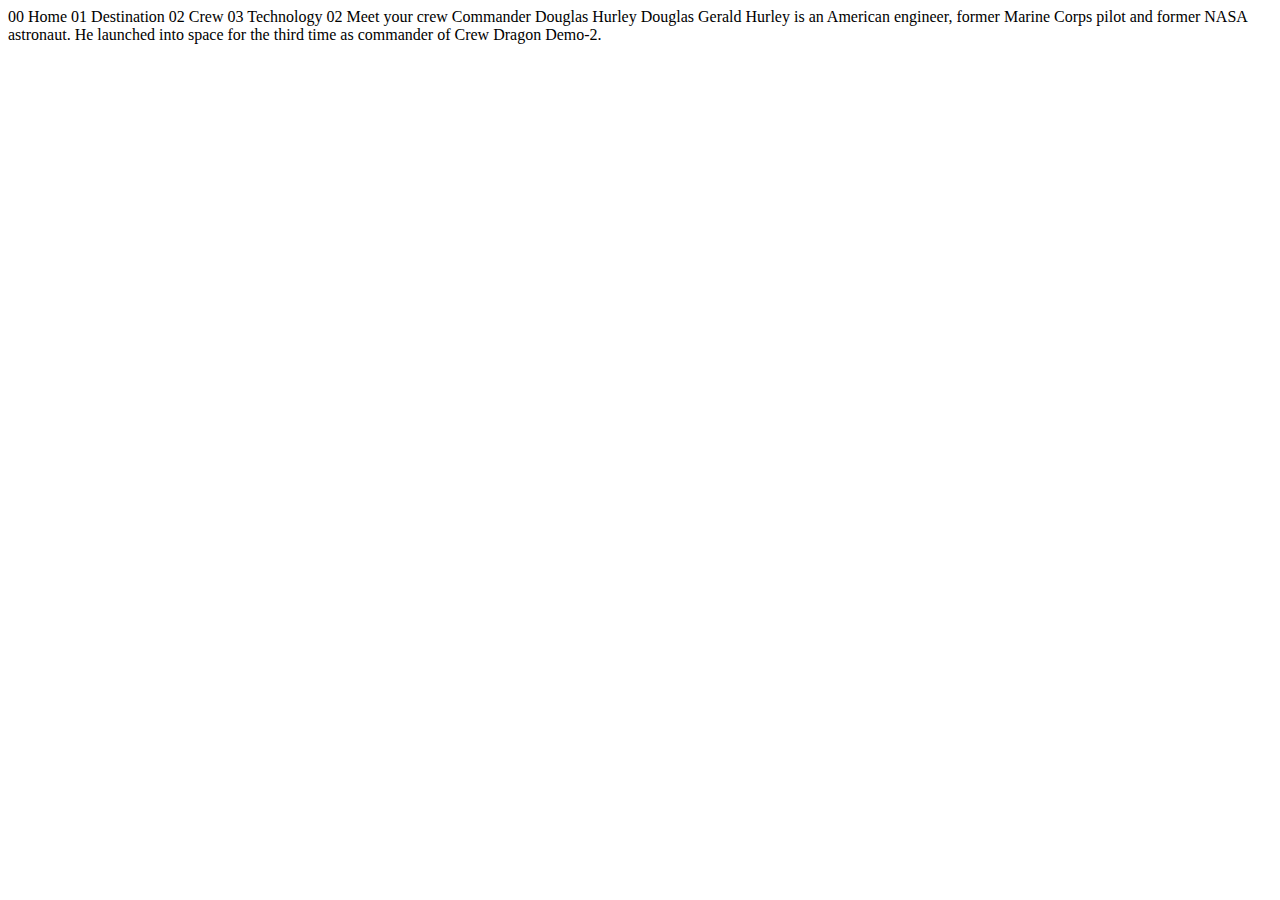
==== crew.html @ 3f057469 "create crew page" ====
<!DOCTYPE html>
<html lang="en">

<head>
	<meta charset="UTF-8">
	<meta name="viewport" content="width=device-width, initial-scale=1.0">

	<link rel="icon" type="image/png" sizes="32x32" href="./assets/favicon-32x32.png">

	<title>Frontend Mentor | Space tourism website</title>
</head>

<body>

	00 Home
	01 Destination
	02 Crew
	03 Technology

	02 Meet your crew

	Commander
	Douglas Hurley

	Douglas Gerald Hurley is an American engineer, former Marine Corps pilot
	and former NASA astronaut. He launched into space for the third time as
	commander of Crew Dragon Demo-2.
</body>

</html>
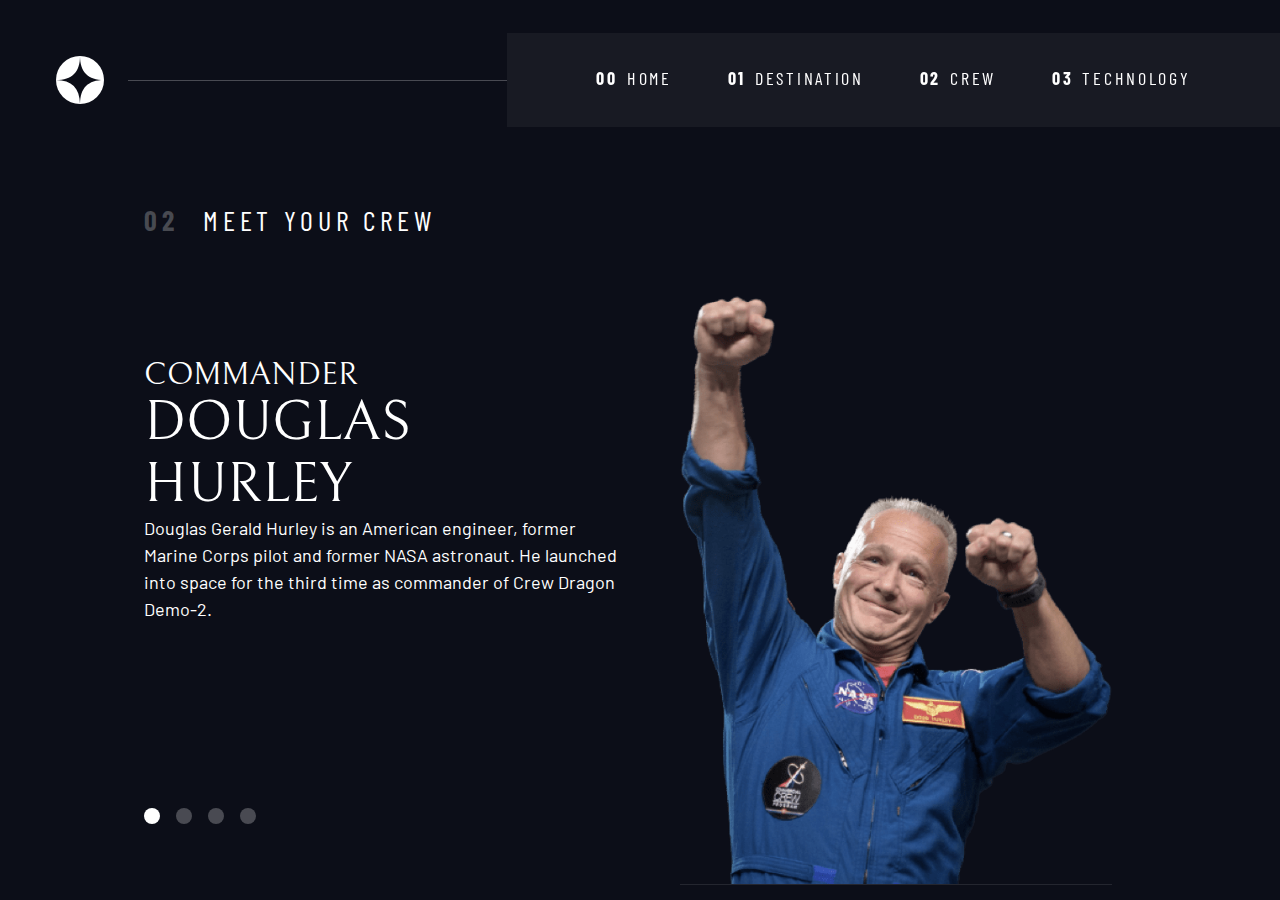
==== commit 3d3de5f2: "crew page" ====
--- a/crew.html
+++ b/crew.html
@@ -5,26 +5,59 @@
 	<meta charset="UTF-8">
 	<meta name="viewport" content="width=device-width, initial-scale=1.0">
 
-	<link rel="icon" type="image/png" sizes="32x32" href="./assets/favicon-32x32.png">
+	<link rel="icon" type="image/png" sizes="32x32" href="./assets/favicon-32x32.png" />
+	<link rel="preconnect" href="https://fonts.googleapis.com" />
+	<link rel="preconnect" href="https://fonts.gstatic.com" crossorigin />
+	<link
+		href="https://fonts.googleapis.com/css2?family=Barlow+Condensed:wght@400;700&family=Bellefair&family=Barlow:wght@400;700&display=swap"
+		rel="stylesheet" />
+	<link rel="stylesheet" href="style.css" />
+	<script src="/index.js" defer></script>
 
 	<title>Frontend Mentor | Space tourism website</title>
 </head>
 
-<body>
+<body class="crew">
+	<a class="skip-to-content" href="#main">Skip to content</a>
+	<header class="primary-header flex">
+		<div>
+			<img src="./assets/shared/logo.svg" alt="space tourism logo" class="logo">
+		</div>
+		<button class="mobile-nav-toggle" aria-controls="primary-navigation"><span class="sr-only"
+				aria-expanded="false">Menu</span></button>
+		<nav>
+			<ul id="primary-navigation" data-visible="false" class="primary-navigation underline-indicators flex">
+				<li class="active"><a class="ff-sans-cond uppercase text-white letter-spacing-2" href="index.html"><span
+							aria-hidden="true">00</span>Home</a>
+				<li><a class="ff-sans-cond uppercase text-white letter-spacing-2" href="destination.html"><span
+							aria-hidden="true">01</span>Destination</a>
+				<li><a class="ff-sans-cond uppercase text-white letter-spacing-2" href="crew.html"><span
+							aria-hidden="true">02</span>Crew</a>
+				<li><a class="ff-sans-cond uppercase text-white letter-spacing-2" href="technology.html"><span
+							aria-hidden="true">03</span>Technology</a>
+			</ul>
+		</nav>
+	</header>
 
-	00 Home
-	01 Destination
-	02 Crew
-	03 Technology
+	<main id="main" class="grid-container grid-container--crew flow">
+		<h1 class="numbered-title"><span aria-hidden="true">02</span> Meet your crew</h1>
 
-	02 Meet your crew
+		<div class="dot-indicators flex">
+			<button aria-selected="true"><span class="sr-only">The commander</span></button>
+			<button aria-selected="false"><span class="sr-only">The mission specialist</span></button>
+			<button aria-selected="false"><span class="sr-only">The pilot</span></button>
+			<button aria-selected="false"><span class="sr-only">The crew engineer</span></button>
+		</div>
 
-	Commander
-	Douglas Hurley
+		<article class="crew-details">
+			<h2 class="fs-600 ff-serif uppercase">Commander</h2>
+			<p class="fs-700 uppercase ff-serif">Douglas Hurley</p>
+			<p>Douglas Gerald Hurley is an American engineer, former Marine Corps pilot
+				and former NASA astronaut. He launched into space for the third time as
+				commander of Crew Dragon Demo-2.</p>
+		</article>
 
-	Douglas Gerald Hurley is an American engineer, former Marine Corps pilot
-	and former NASA astronaut. He launched into space for the third time as
-	commander of Crew Dragon Demo-2.
+		<img src="assets/crew/image-douglas-hurley.png" alt="Douglas Hurley">
+	</main>
 </body>
-
 </html>--- a/style.css
+++ b/style.css
@@ -0,0 +1,637 @@
+/* ------------------- */
+/* Custom properties   */
+/* ------------------- */
+
+:root {
+	/* colors */
+    --clr-dark: 230 35% 7%;
+    --clr-light: 231 77% 90%;
+    --clr-white: 0 0% 100%;
+/* fonts */
+    --fs-900: clamp(5rem, 8vw + 1rem, 9.375rem);
+    --fs-800: 3.5rem;
+    --fs-700: 1.5rem;
+    --fs-600: 1rem;
+    --fs-500: 1rem;
+    --fs-400: 0.9375rem;
+    --fs-300: 1rem;
+    --fs-200: 0.875rem;
+    /* font-families */
+	--ff-serif: "Bellefair", serif;
+    --ff-sans-cond: "Barlow Condensed", sans-serif;
+    --ff-sans-normal: "Barlow", sans-serif;
+	}
+
+@media (min-width: 35em) {
+    :root {
+        --fs-800: 5rem;
+        --fs-700: 2.5rem;
+        --fs-600: 1.5rem;
+        --fs-500: 1.25rem;
+        --fs-400: 1rem;
+    }
+}
+
+@media (min-width: 45em) {
+    :root {
+        --fs-800: 6.25rem;
+        --fs-700: 3.5rem;
+        --fs-600: 2rem;
+        --fs-500: 1.75rem;
+        --fs-400: 1.125rem;
+    }
+}
+
+/* ------------------- */
+/* Reset               */
+/* ------------------- */
+
+/* https://piccalil.li/blog/a-modern-css-reset/ */
+
+/* Box sizing */
+*,
+*::before,
+*::after {
+    box-sizing: border-box;
+}
+
+/* Reset margins */
+body,
+h1,
+h2,
+h3,
+h4,
+h5,
+p,
+figure,
+picture {
+    margin: 0; 
+}
+
+h1,
+h2,
+h3,
+h4,
+h5,
+h6,
+p {
+	font-weight: 400;
+}
+
+h1,
+h2,
+h3,
+h4,
+h5,
+h6 {
+	text-transform: uppercase;
+}
+/* set up the body */
+body {
+    font-family: var(--ff-sans-normal);
+    font-size: var(--fs-400);
+    color: hsl(var(--clr-white));	
+    background-color: hsl( var(--clr-dark));
+  	line-height: 1.5;
+  	min-height: 100vh;
+
+    display: grid;
+    grid-template-rows: min-content 1fr;
+    overflow-x: hidden;
+}
+
+/* make images easier to work with */
+img,
+picture {
+    max-width: 100%;
+    display: block;
+}
+
+/* make form elements easier to work with */
+input,
+button,
+textarea,
+select {
+    font: inherit;
+}
+
+/* remove animations for people who've turned them off */
+@media (prefers-reduced-motion: reduce) {  
+  *,
+  *::before,
+  *::after {
+    animation-duration: 0.01ms !important;
+    animation-iteration-count: 1 !important;
+    transition-duration: 0.01ms !important;
+    scroll-behavior: auto !important;
+  }
+}
+
+
+/* ------------------- */
+/* Utility classes     */
+/* ------------------- */
+
+/* general */
+
+.flex {
+    display: flex;
+    gap: var(--gap, 1rem);
+}
+
+.d-block {
+    display: block;
+}
+
+.grid {
+    display: grid;
+    gap: var(--gap, 1rem);
+}
+
+.flow > *:where(:not(:first-child)) {
+    margin-top: var(--flow-space, 1rem);
+}
+
+.container {
+    padding-inline: 2em;
+    margin-inline: auto;
+    max-width: 80rem;
+}
+
+.sr-only {
+  position: absolute; 
+  width: 1px;
+  height: 1px;
+  padding: 0;
+  margin: -1px; 
+  overflow: hidden;
+  clip: rect(0, 0, 0, 0);
+  white-space: nowrap; /* added line */
+  border: 0;
+}
+
+.skip-to-content {
+    position: absolute;
+    z-index: 1000;
+    background: hsl( var(--clr-white) );
+    color: hsl( var(--clr-dark) );
+    padding: .5em 1em;
+    margin-inline: auto;
+    transform: translateY(-100%);
+    transition: transform 250ms ease-in;
+}
+
+.skip-to-content:focus {
+    transform: translateY(0);
+}
+/* colors */
+
+.bg-dark { background-color: hsl( var(--clr-dark) );}
+.bg-accent { background-color: hsl( var(--clr-light) );}
+.bg-white { background-color: hsl( var(--clr-white) );}
+
+.text-dark { color: hsl( var(--clr-dark) );}
+.text-accent { color: hsl( var(--clr-light) );}
+.text-white { color: hsl( var(--clr-white) );}
+
+/* typography */
+
+.ff-serif { font-family: var(--ff-serif); } 
+.ff-sans-cond { font-family: var(--ff-sans-cond); } 
+.ff-sans-normal { font-family: var(--ff-sans-normal); } 
+
+.letter-spacing-1 { letter-spacing: 4.75px; } 
+.letter-spacing-2 { letter-spacing: 2.7px; } 
+.letter-spacing-3 { letter-spacing: 2.35px; } 
+
+.uppercase { text-transform: uppercase; }
+
+.fs-900 { font-size: var(--fs-900); }
+.fs-800 { font-size: var(--fs-800); }
+.fs-700 { font-size: var(--fs-700); }
+.fs-600 { font-size: var(--fs-600); }
+.fs-500 { font-size: var(--fs-500); }
+.fs-400 { font-size: var(--fs-400); }
+.fs-300 { font-size: var(--fs-300); }
+.fs-200 { font-size: var(--fs-200); }
+
+.fs-900,
+.fs-800,
+.fs-700,
+.fs-600 {
+    line-height: 1.1;
+}
+
+.numbered-title {
+    font-family: var(--ff-sans-cond);
+    font-size: var(--fs-500);
+    text-transform: uppercase;
+    letter-spacing: 4.72px;
+    color: hsl( var(--clr-white) );
+}
+
+.numbered-title span {
+    margin-right: .5em;
+    font-weight: 700;
+    color:hsl( var(--clr-white)/.25 );
+}
+
+/* ------------------- */
+/* Components   */
+/* ------------------- */
+
+.large-button {
+    font-size: 2rem;
+    position: relative;
+    z-index: 1;
+    display: inline-grid;
+    place-items: center;
+    padding: 0 2em;
+    border-radius: 50%;
+    aspect-ratio: 1;
+    text-decoration: none;
+}
+
+.large-button::after {
+    content: '';
+    position: absolute;
+    z-index: -1;
+    width: 100%;
+    height: 100%;
+    background:  hsl(var(--clr-white)/.15);
+    border-radius: 50%;
+    opacity: 0;
+    transition: opacity 500ms linear,  transform 750ms ease-in-out;
+}
+
+.large-button:hover::after,
+.large-button:focus::after {
+    opacity: 1;
+    transform: scale(1.5);
+}
+
+/* primary-header */
+
+.logo {
+    margin: clamp(1.5rem, 5vw, 3.5rem);
+}
+
+.primary-header {
+    justify-content: space-between;
+    align-items: center;
+}
+
+.primary-navigation {
+    --gap: clamp(1.5rem, 5vw, 3.5rem);
+    --underline-gap: 2rem;
+    list-style: none;
+    padding: 0;
+    margin: 0;
+    background-color: hsl(var(--clr-white)/.05);
+    backdrop-filter: blur(2rem);
+}
+
+.primary-navigation a {
+    text-decoration: none;
+}
+
+.primary-navigation a > span {
+    font-weight: 700;
+    margin-right: .5em;
+}
+
+.primary-navigation[data-visible="true"] {
+    transform: translateX(0);
+}
+
+.mobile-nav-toggle {
+    display: none;
+}
+
+@media (max-width: 35rem) {
+    .primary-navigation {
+        --underline-gap: 0rem;
+        position: fixed;
+        z-index: 1000;
+        inset: 0 0 0 20%;
+        list-style: none;
+        padding: min(20rem, 15vh) 2rem;
+        margin: 0;
+        flex-direction: column;
+        transform: translateX(100%);
+        transition: transform 500ms ease-in-out;
+    }
+
+        .mobile-nav-toggle {
+        display: block;
+        position: absolute;
+        z-index: 2000;
+        right: 1rem;
+        top: 2rem;
+        background: transparent;
+        background-image: url("/assets/shared/icon-hamburger.svg");
+        background-repeat: no-repeat;
+        background-position: center;
+        width: 1.5rem;
+        aspect-ratio: 1;
+        border: 0;
+    }
+    .mobile-nav-toggle[aria-expanded="true"] {
+    background-image: url("/assets/shared/icon-close.svg");
+        }
+    .mobile-nav-toggle:focus-visible {
+        outline: 5px solid white;
+        outline-offset: 5px;
+    }
+}   
+
+.primary-navigation.underline-indicators > .active {
+    border: 0;
+}
+
+@media (min-width: 35em) {
+
+
+    .primary-navigation {
+        padding-inline: clamp(3rem, 7vw, 7rem);
+    }
+}
+
+@media (min-width: 35em) and (max-width: 44.999em) {
+    .primary-navigation a > span {
+        display: none;
+    }
+}
+
+@media (min-width: 45em) {
+    .primary-navigation {
+        margin-block: 2rem;
+    }
+
+
+    .primary-header::before {
+        content: '';
+        display: block;
+        position: relative;
+        height: 1px;
+        width: 100%;
+        margin-right: -2.5rem;
+        background: hsl(var(--clr-white)/.25);
+        order: 1;
+    }
+
+    nav {
+        order: 2;
+    }
+}
+
+.underline-indicators > * {
+    cursor: pointer;
+    padding: var(--underline-gap, 1rem) 0;
+    border: 0;
+    border-bottom: .2rem solid hsl( var(--clr-white) / 0 );
+}
+
+.underline-indicators > *:hover,
+.underline-indicators > *:focus
+{
+    border-color: hsl(var(--clr-white)/.5);
+}
+
+.underline-indicators > .active,
+.underline-indicators > [aria-selected="true"]
+{
+    color: hsl(var(--clr-white)/1);        
+    border-color: hsl(var(--clr-white)/1);
+}
+
+.tab-list {
+    --gap: 2rem;  
+}
+
+.dot-indicators > * {
+    cursor: pointer;
+    border: 0;
+    border-radius: 50%;
+    padding: .5rem;
+    background-color: hsl(var(--clr-white)/.25);
+}
+
+.dot-indicators > *:hover,
+.dot-indicators > *:focus
+{
+    background-color: hsl(var(--clr-white)/.5);
+}
+
+.dot-indicators > [aria-selected="true"]
+{
+    background-color: hsl(var(--clr-white)/1);
+}
+
+.numbered-indicators > * {
+    cursor: pointer;
+    border-radius: 50%;
+    padding: 1rem;
+    color: white;
+    background-color: hsl(var(--clr-dark));
+    border-style: solid;
+    border-color: hsl(var(--clr-white)/.25);
+}
+
+.numbered-indicators > *:hover,
+.numbered-indicators > *:focus
+{
+    border-color: hsl(var(--clr-white));
+}
+
+.numbered-indicators > [aria-selected="true"]
+{
+    background-color: hsl(var(--clr-white));
+    color: hsl(var(--clr-dark));
+}
+
+/* ------------------- */
+/* Page specifics  */
+/* ------------------- */
+
+
+body {
+    background-size: cover;
+    background-position: bottom center;
+}
+.home {
+    background-image: url("./assets/home/background-home-mobile.jpg");
+}
+
+@media (min-width: 35rem) {
+    body {
+    background-size: cover;
+    background-position: center center;
+}
+    
+    .home {
+        background-image: url("./assets/home/background-home-tablet.jpg");
+    }
+}
+
+@media (min-width: 45rem) {
+    
+    .home {
+        background-image: url("./assets/home/background-home-desktop.jpg");
+    }
+}
+
+/* ----------------------------- */
+/* Layout                        */
+/* ----------------------------- */
+
+.grid-container {
+    text-align: center;
+    display: grid;
+    place-items: center;
+    padding-inline: 1rem;
+    padding-bottom: 3rem;
+    /* border: 2px solid green; */
+}
+
+.grid-container *p:not([class]) {
+    max-width: 50ch;
+}
+
+.numbered-title {
+    grid-area: title;
+}
+/* destination layout */
+
+.grid-container--destination {
+    --flow-space: 2rem;
+    grid-template-areas: 
+    'title'
+    'image'
+    'tabs'
+    'content'
+}
+
+.grid-container--destination > img {
+    grid-area: image;
+    max-width: 60%;
+}
+
+.grid-container--destination > .dot-indicators {
+    grid-area: tabs;
+}
+
+.grid-container--destination > .destination-info {
+    grid-area: content;
+}
+
+.destination-meta {
+    flex-direction: column;
+    border-top: 1px solid hsl(var(--clr-white)/.1);
+    padding-top: 2.5rem;
+    margin-top: 2.5rem;
+}
+
+.destination-meta p {
+    font-size: 1.75rem;
+}
+
+/* Crew layout */
+
+.grid-container--crew {
+    --flow-space: 2rem;
+    grid-template-areas: 
+    'title'
+    'image'
+    'tabs'
+    'content';
+}
+
+.grid-container--crew > img {
+    grid-area: image;
+    max-width: 60%;
+    border-bottom: 1px solid hsl(var(--clr-white)/.1);
+}
+
+.grid-container--crew > .dot-indicators {
+    grid-area: tabs;
+}
+
+.grid-container--crew > .crew-details {
+    grid-area: content;
+}
+
+/* end Crew layout */
+
+@media (min-width: 35em) {
+    .numbered-title {
+      justify-self: start;
+      margin-top: 2rem;
+    }
+
+    .destination-meta {
+    flex-direction: row;
+    justify-content: space-evenly;
+}
+    .grid-container--crew {
+        padding-bottom: 0;
+        grid-template-areas: 
+            'title'
+            'content'
+            'tabs'
+            'image';
+    }
+}
+
+@media (min-width: 45em) {
+    .grid-container {
+        text-align: left;
+        column-gap: var(--container-gap, 2rem);
+        grid-template-columns: minmax(2rem, 1fr) repeat(2, minmax(0, 30rem)) minmax(2rem, 1fr);
+    }
+
+    .grid-container--home {
+        padding-bottom: max(6rem, 20vh);
+        align-items: end;
+    }
+
+    .grid-container--home > *:first-child {
+        grid-column: 2;
+    }
+
+    .grid-container--home > *:last-child {
+        grid-column: 3;
+    }
+
+    .grid-container--destination {
+        justify-items: start;
+        align-content: start;
+        grid-template-areas: 
+        '. title title .'
+        '. image tabs .'
+        '. image content .';
+    }   
+    .grid-container--destination > img,
+    .grid-container--crew > img {
+        max-width: 90%;
+    }
+
+    .destination-meta {
+        --gap: min(6vw, 6rem);
+        justify-content: start;
+    }
+    .grid-container--crew {
+    grid-template-areas: 
+        '. title title .'
+        '. content image .'
+        '. tabs image. ';
+    }
+
+    .grid-container--crew > .dot-indicators {
+        justify-self: start;
+    }
+
+    /* .grid-container--crew > img {
+        align-self: end;
+    } */
+}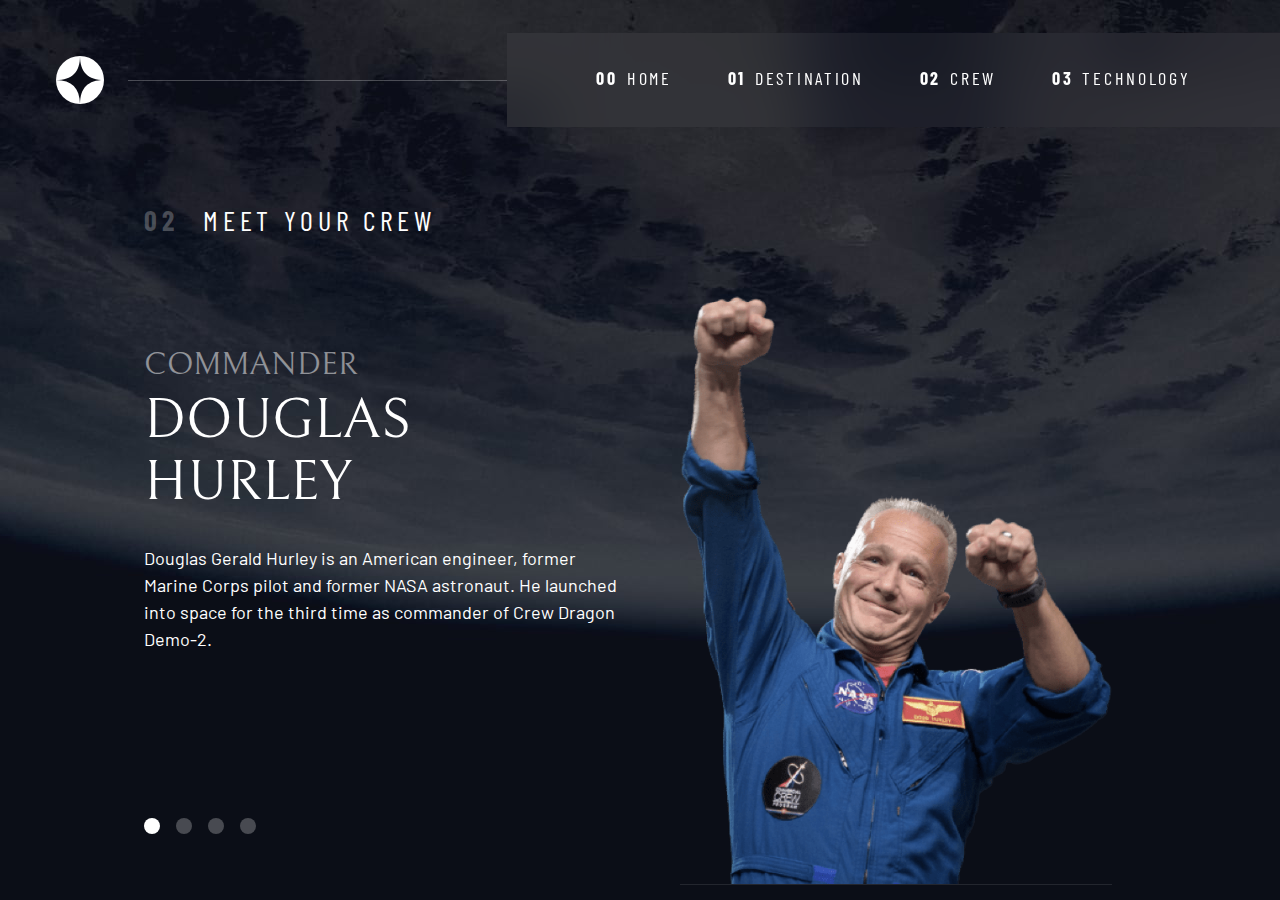
==== commit ed606657: "little touches and improvements" ====
--- a/crew.html
+++ b/crew.html
@@ -5,16 +5,18 @@
 	<meta charset="UTF-8">
 	<meta name="viewport" content="width=device-width, initial-scale=1.0">
 
-	<link rel="icon" type="image/png" sizes="32x32" href="./assets/favicon-32x32.png" />
-	<link rel="preconnect" href="https://fonts.googleapis.com" />
-	<link rel="preconnect" href="https://fonts.gstatic.com" crossorigin />
+	<link rel="icon" type="image/png" sizes="32x32" href="./assets/favicon-32x32.png">
+	<!-- Google fonts -->
+	<link rel="preconnect" href="https://fonts.googleapis.com">
+	<link rel="preconnect" href="https://fonts.gstatic.com" crossorigin>
 	<link
 		href="https://fonts.googleapis.com/css2?family=Barlow+Condensed:wght@400;700&family=Bellefair&family=Barlow:wght@400;700&display=swap"
-		rel="stylesheet" />
-	<link rel="stylesheet" href="style.css" />
-	<script src="/index.js" defer></script>
+		rel="stylesheet">
 
+	<!-- Our custom CSS -->
+	<link rel="stylesheet" href="style.css">
 	<title>Frontend Mentor | Space tourism website</title>
+	<script src="index.js" defer></script>
 </head>
 
 <body class="crew">
@@ -49,9 +51,11 @@
 			<button aria-selected="false"><span class="sr-only">The crew engineer</span></button>
 		</div>
 
-		<article class="crew-details">
-			<h2 class="fs-600 ff-serif uppercase">Commander</h2>
-			<p class="fs-700 uppercase ff-serif">Douglas Hurley</p>
+		<article class="crew-details flow">
+			<header class="flow flow--space-small">
+				<h2 class="fs-600 ff-serif uppercase">Commander</h2>
+				<p class="fs-700 uppercase ff-serif">Douglas Hurley</p>
+			</header>
 			<p>Douglas Gerald Hurley is an American engineer, former Marine Corps pilot
 				and former NASA astronaut. He launched into space for the third time as
 				commander of Crew Dragon Demo-2.</p>
@@ -60,4 +64,5 @@
 		<img src="assets/crew/image-douglas-hurley.png" alt="Douglas Hurley">
 	</main>
 </body>
+
 </html>--- a/style.css
+++ b/style.css
@@ -152,6 +152,10 @@
     margin-top: var(--flow-space, 1rem);
 }
 
+.flow--space-small {
+    --flow-space: .5rem;
+}
+
 .container {
     padding-inline: 2em;
     margin-inline: auto;
@@ -387,9 +391,10 @@
 
 .underline-indicators > * {
     cursor: pointer;
-    padding: var(--underline-gap, 1rem) 0;
+    padding: var(--underline-gap, .5rem) 0;
     border: 0;
     border-bottom: .2rem solid hsl( var(--clr-white) / 0 );
+    background-color: transparent;
 }
 
 .underline-indicators > *:hover,
@@ -459,17 +464,15 @@
     background-size: cover;
     background-position: bottom center;
 }
+
 .home {
     background-image: url("./assets/home/background-home-mobile.jpg");
 }
 
 @media (min-width: 35rem) {
-    body {
-    background-size: cover;
-    background-position: center center;
-}
-    
-    .home {
+
+.home {
+        background-position: center center;
         background-image: url("./assets/home/background-home-tablet.jpg");
     }
 }
@@ -478,6 +481,40 @@
     
     .home {
         background-image: url("./assets/home/background-home-desktop.jpg");
+    }
+}
+
+/* Destinations */
+
+@media (min-width: 35rem) {
+
+.destination {
+        background-position: center center;
+        background-image: url("./assets/destination/background-destination-tablet.jpg");
+    }
+}
+
+@media (min-width: 45rem) {
+    
+    .destination {
+        background-image: url("./assets/destination/background-destination-desktop.jpg");
+    }
+}
+
+/* Crew */
+
+@media (min-width: 35rem) {
+
+.crew {
+        background-position: center center;
+        background-image: url("./assets/crew/background-crew-tablet.jpg");
+    }
+}
+
+@media (min-width: 45rem) {
+    
+    .crew {
+        background-image: url("./assets/crew/background-crew-desktop.jpg");
     }
 }
 
@@ -509,7 +546,7 @@
     'title'
     'image'
     'tabs'
-    'content'
+    'content';
 }
 
 .grid-container--destination > img {
@@ -517,7 +554,7 @@
     max-width: 60%;
 }
 
-.grid-container--destination > .dot-indicators {
+.grid-container--destination > .tab-list {
     grid-area: tabs;
 }
 
@@ -561,6 +598,9 @@
     grid-area: content;
 }
 
+.crew-details h2 {
+    color: hsl( var(--clr-white) / .5);
+}
 /* end Crew layout */
 
 @media (min-width: 35em) {
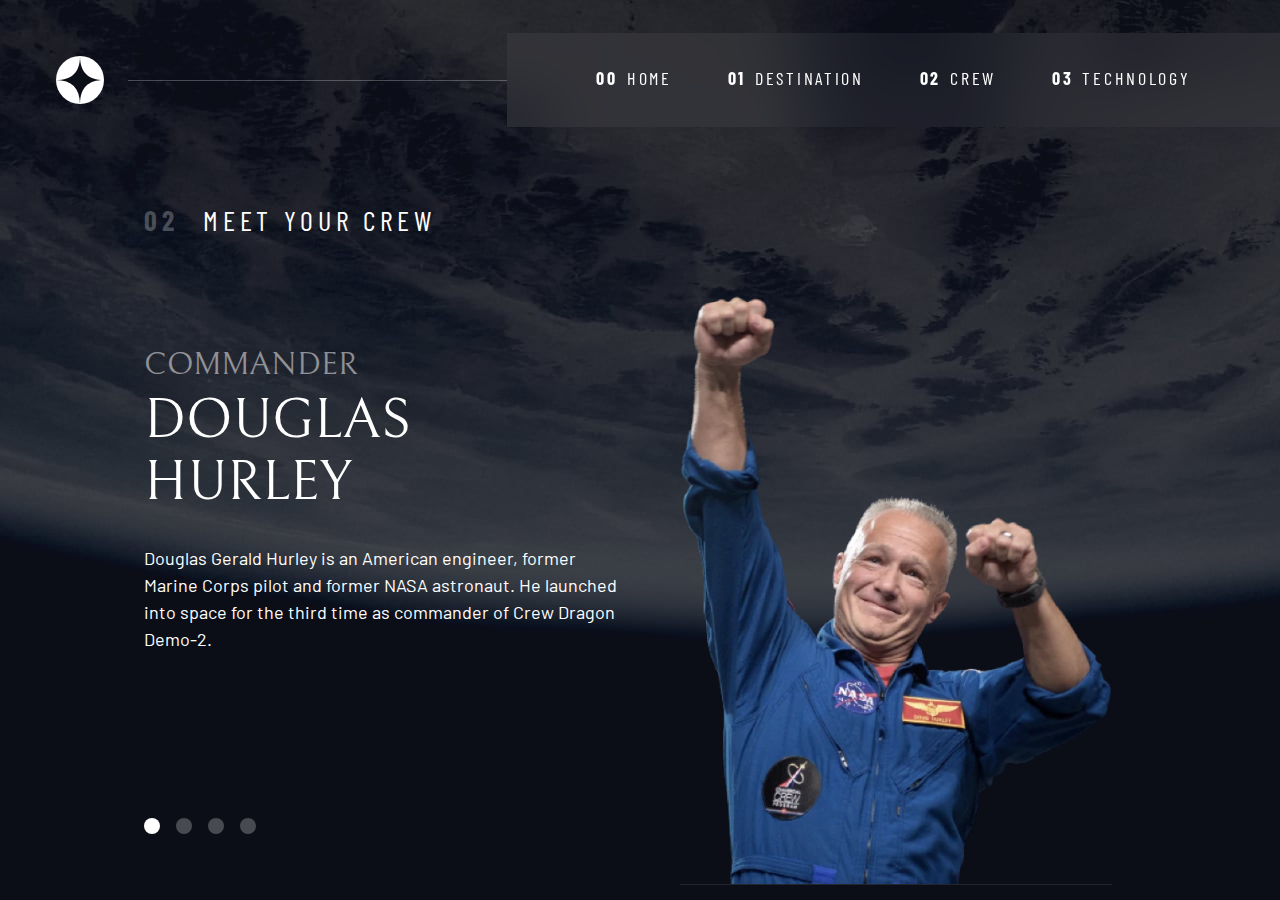
==== commit 5bac00e9: "add picture tags for better browser support" ====
--- a/crew.html
+++ b/crew.html
@@ -61,7 +61,10 @@
 				commander of Crew Dragon Demo-2.</p>
 		</article>
 
-		<img src="assets/crew/image-douglas-hurley.png" alt="Douglas Hurley">
+		<picture>
+			<source srcset="/assets/crew/image-douglas-hurley.webp" type="image/webp">
+			<img src="assets/crew/image-douglas-hurley.png" alt="Douglas Hurley">
+		</picture>
 	</main>
 </body>
 
--- a/style.css
+++ b/style.css
@@ -549,7 +549,7 @@
     'content';
 }
 
-.grid-container--destination > img {
+.grid-container--destination > picture {
     grid-area: image;
     max-width: 60%;
 }
@@ -584,7 +584,7 @@
     'content';
 }
 
-.grid-container--crew > img {
+.grid-container--crew > picture {
     grid-area: image;
     max-width: 60%;
     border-bottom: 1px solid hsl(var(--clr-white)/.1);
@@ -651,8 +651,8 @@
         '. image tabs .'
         '. image content .';
     }   
-    .grid-container--destination > img,
-    .grid-container--crew > img {
+    .grid-container--destination > picture,
+    .grid-container--crew > picture {
         max-width: 90%;
     }
 
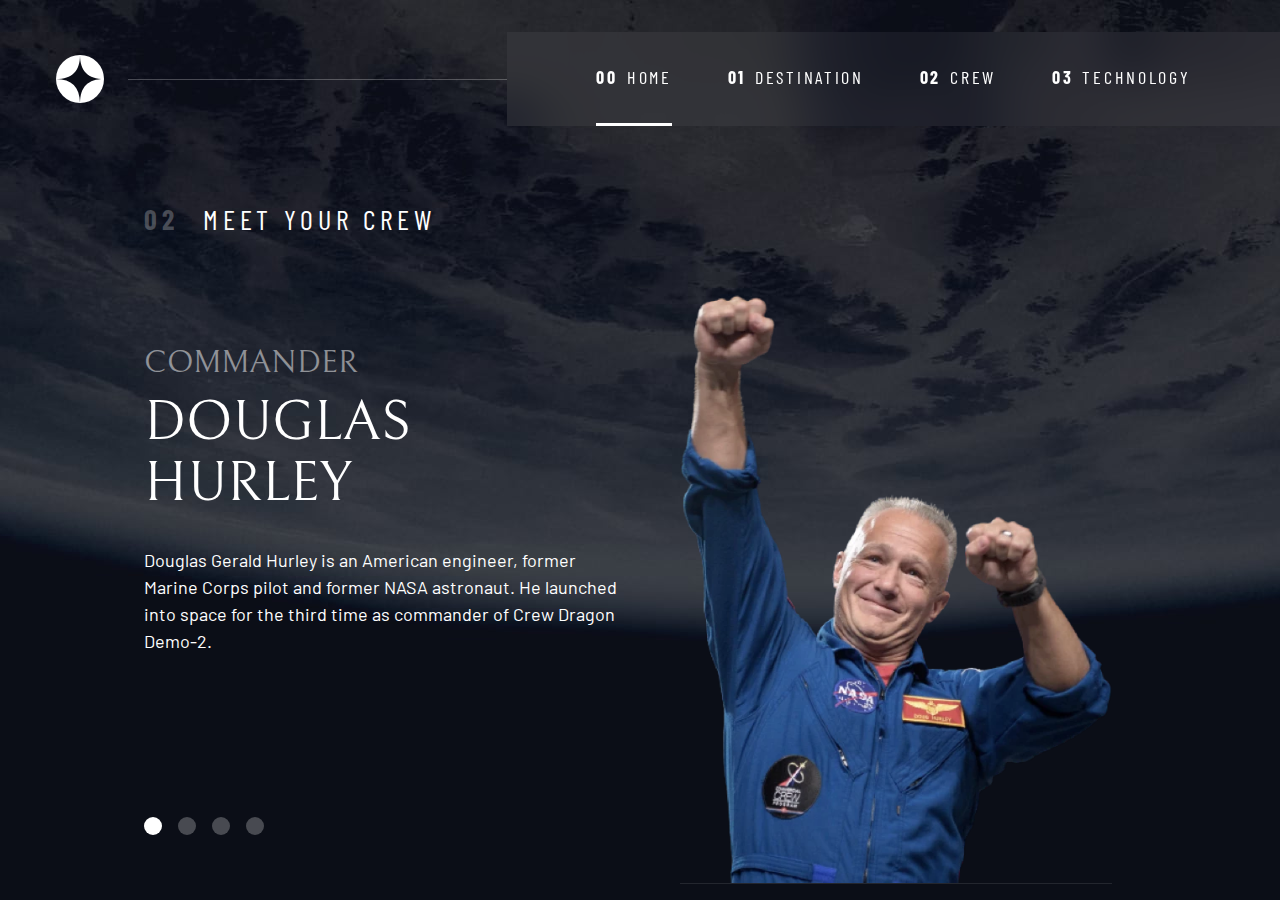
==== commit 0fda7196: "crew tabs" ====
--- a/crew.html
+++ b/crew.html
@@ -16,7 +16,9 @@
 	<!-- Our custom CSS -->
 	<link rel="stylesheet" href="style.css">
 	<title>Frontend Mentor | Space tourism website</title>
-	<script src="index.js" defer></script>
+	<script src="navigation.js" defer></script>
+	<script src="tabs.js" defer></script>
+
 </head>
 
 <body class="crew">
@@ -44,14 +46,19 @@
 	<main id="main" class="grid-container grid-container--crew flow">
 		<h1 class="numbered-title"><span aria-hidden="true">02</span> Meet your crew</h1>
 
-		<div class="dot-indicators flex">
-			<button aria-selected="true"><span class="sr-only">The commander</span></button>
-			<button aria-selected="false"><span class="sr-only">The mission specialist</span></button>
-			<button aria-selected="false"><span class="sr-only">The pilot</span></button>
-			<button aria-selected="false"><span class="sr-only">The crew engineer</span></button>
+		<div class="dot-indicators flex" role="tablist" aria-label="crew member list">
+			<button aria-selected="true" aria-controls="commander-tab" role="tab" data-image="commander-image"
+				tabindex="0"><span class="sr-only">The commander</span></button>
+			<button aria-selected="false" aria-controls="mission-tab" role="tab" data-image="mission-image"
+				tabindex="-1"><span class="sr-only">The mission specialist</span></button>
+			<button aria-selected="false" aria-controls="pilot-tab" role="tab" data-image="pilot-image" tabindex="-1"><span
+					class="sr-only">The pilot</span></button>
+			<button aria-selected="false" aria-controls="crew-tab" role="tab" data-image="crew-image" tabindex="-1"><span
+					class="sr-only">The crew engineer</span></button>
 		</div>
 
-		<article class="crew-details flow">
+		<!-- commander -->
+		<article class="crew-details flow" id="commander-tab" role="tabpanel" tabindex="0">
 			<header class="flow flow--space-small">
 				<h2 class="fs-600 ff-serif uppercase">Commander</h2>
 				<p class="fs-700 uppercase ff-serif">Douglas Hurley</p>
@@ -61,9 +68,56 @@
 				commander of Crew Dragon Demo-2.</p>
 		</article>
 
-		<picture>
-			<source srcset="/assets/crew/image-douglas-hurley.webp" type="image/webp">
+		<!-- mission specialist -->
+		<article hidden class="crew-details flow" id="mission-tab" role="tabpanel" tabindex="0">
+			<header class="flow flow--space-small">
+				<h2 class="fs-600 ff-serif uppercase">Mission Specialist</h2>
+				<p class="fs-700 uppercase ff-serif">Mark SHuttleworth</p>
+			</header>
+			<p>Mark Richard Shuttleworth is the founder and CEO of Canonical, the company behind
+				the Linux-based Ubuntu operating system. Shuttleworth became the first South
+				African to travel to space as a space tourist.</p>
+		</article>
+
+		<!-- pilot -->
+		<article hidden class="crew-details flow" id="pilot-tab" role="tabpanel" tabindex="0">
+			<header class="flow flow--space-small">
+				<h2 class="fs-600 ff-serif uppercase">Pilot</h2>
+				<p class="fs-700 uppercase ff-serif">Victor Glover</p>
+			</header>
+			<p>Pilot on the first operational flight of the SpaceX Crew Dragon to the
+				International Space Station. Glover is a commander in the U.S. Navy where
+				he pilots an F/A-18.He was a crew member of Expedition 64, and served as a
+				station systems flight engineer.</p>
+		</article>
+
+		<!-- engineer -->
+		<article hidden class="crew-details flow" id="crew-tab" role="tabpanel" tabindex="0">
+			<header class="flow flow--space-small">
+				<h2 class="fs-600 ff-serif uppercase">Flight Engineer</h2>
+				<p class="fs-700 uppercase ff-serif">Anousheh Ansari</p>
+			</header>
+			<p>Anousheh Ansari is an Iranian American engineer and co-founder of Prodea Systems.
+				Ansari was the fourth self-funded space tourist, the first self-funded woman to
+				fly to the ISS, and the first Iranian in space.</p>
+		</article>
+
+
+		<picture id="commander-image">
+			<source srcset="assets/crew/image-douglas-hurley.webp" type="image/webp">
 			<img src="assets/crew/image-douglas-hurley.png" alt="Douglas Hurley">
+		</picture>
+		<picture hidden id="mission-image">
+			<source srcset="assets/crew/image-mark-shuttleworth.webp" type="image/webp">
+			<img src="assets/crew/image-mark-shuttleworth.png" alt="Douglas Hurley">
+		</picture>
+		<picture hidden id="pilot-image">
+			<source srcset="assets/crew/image-victor-glover.webp" type="image/webp">
+			<img src="assets/crew/image-victor-glover.png" alt="Douglas Hurley">
+		</picture>
+		<picture hidden id="crew-image">
+			<source srcset="assets/crew/image-anousheh-ansari.webp" type="image/webp">
+			<img src="assets/crew/image-anousheh-ansari.png" alt="Douglas Hurley">
 		</picture>
 	</main>
 </body>
--- a/style.css
+++ b/style.css
@@ -3,11 +3,12 @@
 /* ------------------- */
 
 :root {
-	/* colors */
+    /* colors */
     --clr-dark: 230 35% 7%;
     --clr-light: 231 77% 90%;
     --clr-white: 0 0% 100%;
-/* fonts */
+    
+    /* font-sizes */
     --fs-900: clamp(5rem, 8vw + 1rem, 9.375rem);
     --fs-800: 3.5rem;
     --fs-700: 1.5rem;
@@ -16,11 +17,12 @@
     --fs-400: 0.9375rem;
     --fs-300: 1rem;
     --fs-200: 0.875rem;
+    
     /* font-families */
-	--ff-serif: "Bellefair", serif;
+    --ff-serif: "Bellefair", serif;
     --ff-sans-cond: "Barlow Condensed", sans-serif;
     --ff-sans-normal: "Barlow", sans-serif;
-	}
+}
 
 @media (min-width: 35em) {
     :root {
@@ -34,6 +36,7 @@
 
 @media (min-width: 45em) {
     :root {
+        /* font-sizes */
         --fs-800: 6.25rem;
         --fs-700: 3.5rem;
         --fs-600: 2rem;
@@ -41,6 +44,7 @@
         --fs-400: 1.125rem;
     }
 }
+
 
 /* ------------------- */
 /* Reset               */
@@ -75,34 +79,27 @@
 h5,
 h6,
 p {
-	font-weight: 400;
-}
-
-h1,
-h2,
-h3,
-h4,
-h5,
-h6 {
-	text-transform: uppercase;
-}
+    font-weight: 400;
+}
+
 /* set up the body */
 body {
     font-family: var(--ff-sans-normal);
     font-size: var(--fs-400);
-    color: hsl(var(--clr-white));	
-    background-color: hsl( var(--clr-dark));
-  	line-height: 1.5;
-  	min-height: 100vh;
-
+    color: hsl( var(--clr-white) );
+    background-color: hsl( var(--clr-dark) );
+    line-height: 1.5;
+    min-height: 100vh;
+    
     display: grid;
     grid-template-rows: min-content 1fr;
+    
     overflow-x: hidden;
 }
 
 /* make images easier to work with */
 img,
-picture {
+picutre {
     max-width: 100%;
     display: block;
 }
@@ -139,21 +136,21 @@
     gap: var(--gap, 1rem);
 }
 
-.d-block {
-    display: block;
-}
-
 .grid {
     display: grid;
     gap: var(--gap, 1rem);
 }
 
+.d-block {
+    display: block;
+}
+
 .flow > *:where(:not(:first-child)) {
     margin-top: var(--flow-space, 1rem);
 }
 
 .flow--space-small {
-    --flow-space: .5rem;
+    --flow-space: .75rem;
 }
 
 .container {
@@ -176,9 +173,9 @@
 
 .skip-to-content {
     position: absolute;
-    z-index: 1000;
+    z-index: 9999;
     background: hsl( var(--clr-white) );
-    color: hsl( var(--clr-dark) );
+    color: hsl( var(--clr-dark) ); 
     padding: .5em 1em;
     margin-inline: auto;
     transform: translateY(-100%);
@@ -188,6 +185,7 @@
 .skip-to-content:focus {
     transform: translateY(0);
 }
+
 /* colors */
 
 .bg-dark { background-color: hsl( var(--clr-dark) );}
@@ -230,18 +228,18 @@
     font-family: var(--ff-sans-cond);
     font-size: var(--fs-500);
     text-transform: uppercase;
-    letter-spacing: 4.72px;
-    color: hsl( var(--clr-white) );
+    letter-spacing: 4.72px; 
 }
 
 .numbered-title span {
     margin-right: .5em;
     font-weight: 700;
-    color:hsl( var(--clr-white)/.25 );
-}
-
-/* ------------------- */
-/* Components   */
+    color: hsl( var(--clr-white) / .25);
+}
+
+
+/* ------------------- */
+/* Compontents         */
 /* ------------------- */
 
 .large-button {
@@ -262,12 +260,12 @@
     z-index: -1;
     width: 100%;
     height: 100%;
-    background:  hsl(var(--clr-white)/.15);
+    background: hsl( var(--clr-white) / .1);
     border-radius: 50%;
     opacity: 0;
-    transition: opacity 500ms linear,  transform 750ms ease-in-out;
-}
-
+    transition: opacity 500ms linear, transform 750ms ease-in-out;
+}
+ 
 .large-button:hover::after,
 .large-button:focus::after {
     opacity: 1;
@@ -277,7 +275,7 @@
 /* primary-header */
 
 .logo {
-    margin: clamp(1.5rem, 5vw, 3.5rem);
+    margin: 1.5rem clamp(1.5rem, 5vw, 3.5rem);
 }
 
 .primary-header {
@@ -291,8 +289,8 @@
     list-style: none;
     padding: 0;
     margin: 0;
-    background-color: hsl(var(--clr-white)/.05);
-    backdrop-filter: blur(2rem);
+    background: hsl( var(--clr-white) / 0.05);
+    backdrop-filter: blur(1.5rem);
 }
 
 .primary-navigation a {
@@ -304,20 +302,16 @@
     margin-right: .5em;
 }
 
-.primary-navigation[data-visible="true"] {
-    transform: translateX(0);
-}
-
 .mobile-nav-toggle {
     display: none;
 }
 
 @media (max-width: 35rem) {
     .primary-navigation {
-        --underline-gap: 0rem;
+        --underline-gap: .5rem;
         position: fixed;
         z-index: 1000;
-        inset: 0 0 0 20%;
+        inset: 0 0 0 30%;
         list-style: none;
         padding: min(20rem, 15vh) 2rem;
         margin: 0;
@@ -325,37 +319,42 @@
         transform: translateX(100%);
         transition: transform 500ms ease-in-out;
     }
-
-        .mobile-nav-toggle {
+    
+    .primary-navigation[data-visible="true"] {
+        transform: translateX(0);
+    }
+    
+    .primary-navigation.underline-indicators > .active {
+       border: 0;
+    }
+    
+    .mobile-nav-toggle {
         display: block;
         position: absolute;
         z-index: 2000;
         right: 1rem;
         top: 2rem;
         background: transparent;
-        background-image: url("/assets/shared/icon-hamburger.svg");
+        background-image: url(./assets/shared/icon-hamburger.svg);
         background-repeat: no-repeat;
         background-position: center;
         width: 1.5rem;
         aspect-ratio: 1;
         border: 0;
     }
+    
     .mobile-nav-toggle[aria-expanded="true"] {
-    background-image: url("/assets/shared/icon-close.svg");
-        }
+        background-image: url(./assets/shared/icon-close.svg);
+    }
+    
     .mobile-nav-toggle:focus-visible {
         outline: 5px solid white;
         outline-offset: 5px;
     }
-}   
-
-.primary-navigation.underline-indicators > .active {
-    border: 0;
+    
 }
 
 @media (min-width: 35em) {
-
-
     .primary-navigation {
         padding-inline: clamp(3rem, 7vw, 7rem);
     }
@@ -368,26 +367,29 @@
 }
 
 @media (min-width: 45em) {
+    
+     .primary-header::after {
+         content: '';
+         display: block;
+         position: relative;
+         height: 1px;
+         width: 100%;
+         margin-right: -2.5rem;
+         background: hsl( var(--clr-white) / .25);
+         order: 1;
+     }
+     
+    nav {
+        order: 2;
+    }
+    
     .primary-navigation {
         margin-block: 2rem;
     }
-
-
-    .primary-header::before {
-        content: '';
-        display: block;
-        position: relative;
-        height: 1px;
-        width: 100%;
-        margin-right: -2.5rem;
-        background: hsl(var(--clr-white)/.25);
-        order: 1;
-    }
-
-    nav {
-        order: 2;
-    }
-}
+    
+   
+}
+
 
 .underline-indicators > * {
     cursor: pointer;
@@ -398,155 +400,129 @@
 }
 
 .underline-indicators > *:hover,
-.underline-indicators > *:focus
-{
-    border-color: hsl(var(--clr-white)/.5);
+.underline-indicators > *:focus {
+    border-color: hsl( var(--clr-white) / .5);
 }
 
 .underline-indicators > .active,
-.underline-indicators > [aria-selected="true"]
-{
-    color: hsl(var(--clr-white)/1);        
-    border-color: hsl(var(--clr-white)/1);
+.underline-indicators > [aria-selected="true"] {
+    color: hsl( var(--clr-white) / 1);
+    border-color: hsl( var(--clr-white) / 1); 
 }
 
 .tab-list {
-    --gap: 2rem;  
+    --gap: 2rem;
 }
 
 .dot-indicators > * {
     cursor: pointer;
     border: 0;
     border-radius: 50%;
-    padding: .5rem;
-    background-color: hsl(var(--clr-white)/.25);
-}
-
+    padding: .5em;
+    background-color: hsl( var(--clr-white) / .25);
+}
+ 
 .dot-indicators > *:hover,
-.dot-indicators > *:focus
-{
-    background-color: hsl(var(--clr-white)/.5);
-}
-
-.dot-indicators > [aria-selected="true"]
-{
-    background-color: hsl(var(--clr-white)/1);
-}
-
-.numbered-indicators > * {
-    cursor: pointer;
-    border-radius: 50%;
-    padding: 1rem;
-    color: white;
-    background-color: hsl(var(--clr-dark));
-    border-style: solid;
-    border-color: hsl(var(--clr-white)/.25);
-}
-
-.numbered-indicators > *:hover,
-.numbered-indicators > *:focus
-{
-    border-color: hsl(var(--clr-white));
-}
-
-.numbered-indicators > [aria-selected="true"]
-{
-    background-color: hsl(var(--clr-white));
-    color: hsl(var(--clr-dark));
-}
-
-/* ------------------- */
-/* Page specifics  */
-/* ------------------- */
-
-
+.dot-indicators > *:focus { 
+    background-color: hsl( var(--clr-white) / .5);
+}
+
+.dot-indicators > [aria-selected="true"] {
+    background-color: hsl( var(--clr-white) / 1); 
+}
+
+
+/* ----------------------------- */
+/* Page specific background      */
+/* ----------------------------- */
 body {
     background-size: cover;
     background-position: bottom center;
 }
-
+/* home */
 .home {
-    background-image: url("./assets/home/background-home-mobile.jpg");
+    background-image: url(./assets/home/background-home-mobile.jpg);
 }
 
 @media (min-width: 35rem) {
-
-.home {
+    .home {
         background-position: center center;
-        background-image: url("./assets/home/background-home-tablet.jpg");
+        background-image: url(./assets/home/background-home-tablet.jpg);
     }
 }
 
 @media (min-width: 45rem) {
-    
     .home {
-        background-image: url("./assets/home/background-home-desktop.jpg");
-    }
-}
-
-/* Destinations */
+        background-image: url(./assets/home/background-home-desktop.jpg);
+    }
+} 
+
+/* destination */
+.destination {
+    background-image: url(./assets/destination/background-destination-mobile.jpg);
+}
 
 @media (min-width: 35rem) {
-
-.destination {
+    .destination {
         background-position: center center;
-        background-image: url("./assets/destination/background-destination-tablet.jpg");
+        background-image: url(./assets/destination/background-destination-tablet.jpg);
     }
 }
 
 @media (min-width: 45rem) {
-    
     .destination {
-        background-image: url("./assets/destination/background-destination-desktop.jpg");
-    }
-}
-
-/* Crew */
+        background-image: url(./assets/destination/background-destination-desktop.jpg);
+    }
+} 
+
+/* crew */
+.crew {
+    background-image: url(./assets/home/background-crew-mobile.jpg);
+}
 
 @media (min-width: 35rem) {
-
-.crew {
+    .crew {
         background-position: center center;
-        background-image: url("./assets/crew/background-crew-tablet.jpg");
+        background-image: url(./assets/crew/background-crew-tablet.jpg);
     }
 }
 
 @media (min-width: 45rem) {
-    
     .crew {
-        background-image: url("./assets/crew/background-crew-desktop.jpg");
-    }
-}
+        background-image: url(./assets/crew/background-crew-desktop.jpg);
+    }
+} 
 
 /* ----------------------------- */
 /* Layout                        */
 /* ----------------------------- */
+
 
 .grid-container {
     text-align: center;
     display: grid;
     place-items: center;
     padding-inline: 1rem;
-    padding-bottom: 3rem;
-    /* border: 2px solid green; */
-}
-
-.grid-container *p:not([class]) {
+    padding-bottom: 4rem;
+}
+
+.grid-container p:not([class]) {
     max-width: 50ch;
 }
 
 .numbered-title {
     grid-area: title;
 }
+
 /* destination layout */
 
 .grid-container--destination {
     --flow-space: 2rem;
     grid-template-areas: 
-    'title'
-    'image'
-    'tabs'
-    'content';
+        'title'
+        'image'
+        'tabs'
+        'content';
 }
 
 .grid-container--destination > picture {
@@ -564,7 +540,7 @@
 
 .destination-meta {
     flex-direction: column;
-    border-top: 1px solid hsl(var(--clr-white)/.1);
+    border-top: 1px solid hsl( var(--clr-white) / .1);
     padding-top: 2.5rem;
     margin-top: 2.5rem;
 }
@@ -573,21 +549,21 @@
     font-size: 1.75rem;
 }
 
-/* Crew layout */
+/* crew layout */
 
 .grid-container--crew {
     --flow-space: 2rem;
     grid-template-areas: 
-    'title'
-    'image'
-    'tabs'
-    'content';
+        'title'
+        'image'
+        'tabs'
+        'content';
 }
 
 .grid-container--crew > picture {
     grid-area: image;
     max-width: 60%;
-    border-bottom: 1px solid hsl(var(--clr-white)/.1);
+    border-bottom: 1px solid hsl( var(--clr-white) / .1);
 }
 
 .grid-container--crew > .dot-indicators {
@@ -601,18 +577,18 @@
 .crew-details h2 {
     color: hsl( var(--clr-white) / .5);
 }
-/* end Crew layout */
 
 @media (min-width: 35em) {
     .numbered-title {
-      justify-self: start;
-      margin-top: 2rem;
-    }
-
+        justify-self: start;
+        margin-top: 2rem;
+    }
+    
     .destination-meta {
-    flex-direction: row;
-    justify-content: space-evenly;
-}
+        flex-direction: row;
+        justify-content: space-evenly;
+    }
+    
     .grid-container--crew {
         padding-bottom: 0;
         grid-template-areas: 
@@ -621,20 +597,22 @@
             'tabs'
             'image';
     }
+    
+    
 }
 
 @media (min-width: 45em) {
     .grid-container {
         text-align: left;
         column-gap: var(--container-gap, 2rem);
-        grid-template-columns: minmax(2rem, 1fr) repeat(2, minmax(0, 30rem)) minmax(2rem, 1fr);
-    }
-
+        grid-template-columns: minmax(1rem, 1fr) repeat(2, minmax(0, 30rem)) minmax(1rem, 1fr);
+    }
+    
     .grid-container--home {
         padding-bottom: max(6rem, 20vh);
         align-items: end;
     }
-
+    
     .grid-container--home > *:first-child {
         grid-column: 2;
     }
@@ -642,36 +620,39 @@
     .grid-container--home > *:last-child {
         grid-column: 3;
     }
-
+    
     .grid-container--destination {
         justify-items: start;
         align-content: start;
         grid-template-areas: 
-        '. title title .'
-        '. image tabs .'
-        '. image content .';
-    }   
+            '. title title .'
+            '. image tabs .'
+            '. image content .';
+    }
+    
     .grid-container--destination > picture,
-    .grid-container--crew > picture {
+    .grid-container--crew > picture{
         max-width: 90%;
     }
-
+     
     .destination-meta {
         --gap: min(6vw, 6rem);
         justify-content: start;
     }
+    
     .grid-container--crew {
-    grid-template-areas: 
-        '. title title .'
-        '. content image .'
-        '. tabs image. ';
-    }
-
+        grid-template-areas: 
+            '. title title .'
+            '. content image .'
+            '. tabs image .';
+    }
+    
     .grid-container--crew > .dot-indicators {
         justify-self: start;
     }
-
-    /* .grid-container--crew > img {
+    
+    /* .grid-container--crew > picture {
         align-self: end;
     } */
+
 }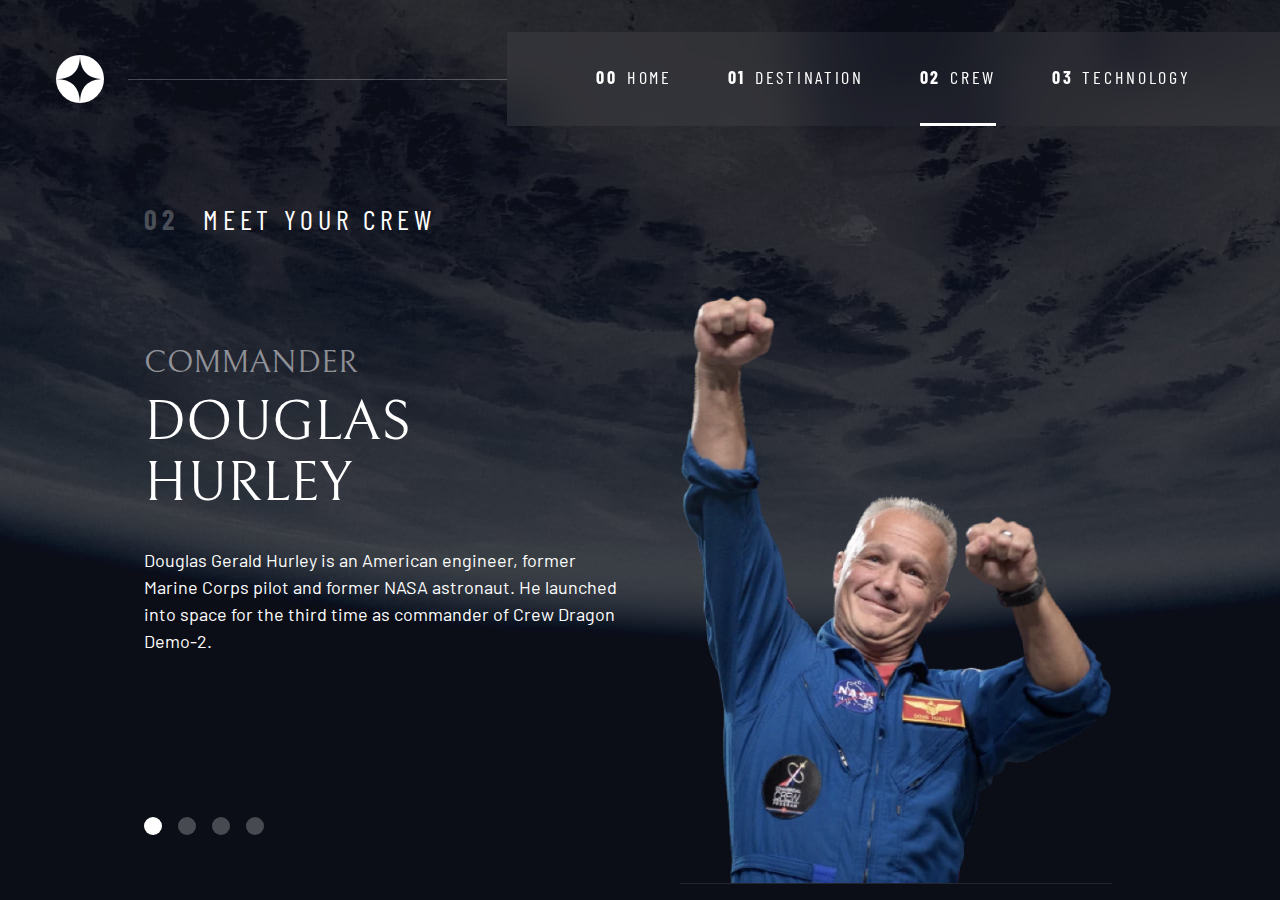
==== commit 51d68091: "pages links correction, add technology.html" ====
--- a/crew.html
+++ b/crew.html
@@ -31,11 +31,11 @@
 				aria-expanded="false">Menu</span></button>
 		<nav>
 			<ul id="primary-navigation" data-visible="false" class="primary-navigation underline-indicators flex">
-				<li class="active"><a class="ff-sans-cond uppercase text-white letter-spacing-2" href="index.html"><span
+				<li><a class="ff-sans-cond uppercase text-white letter-spacing-2" href="index.html"><span
 							aria-hidden="true">00</span>Home</a>
 				<li><a class="ff-sans-cond uppercase text-white letter-spacing-2" href="destination.html"><span
 							aria-hidden="true">01</span>Destination</a>
-				<li><a class="ff-sans-cond uppercase text-white letter-spacing-2" href="crew.html"><span
+				<li class="active"><a class="ff-sans-cond uppercase text-white letter-spacing-2" href="crew.html"><span
 							aria-hidden="true">02</span>Crew</a>
 				<li><a class="ff-sans-cond uppercase text-white letter-spacing-2" href="technology.html"><span
 							aria-hidden="true">03</span>Technology</a>
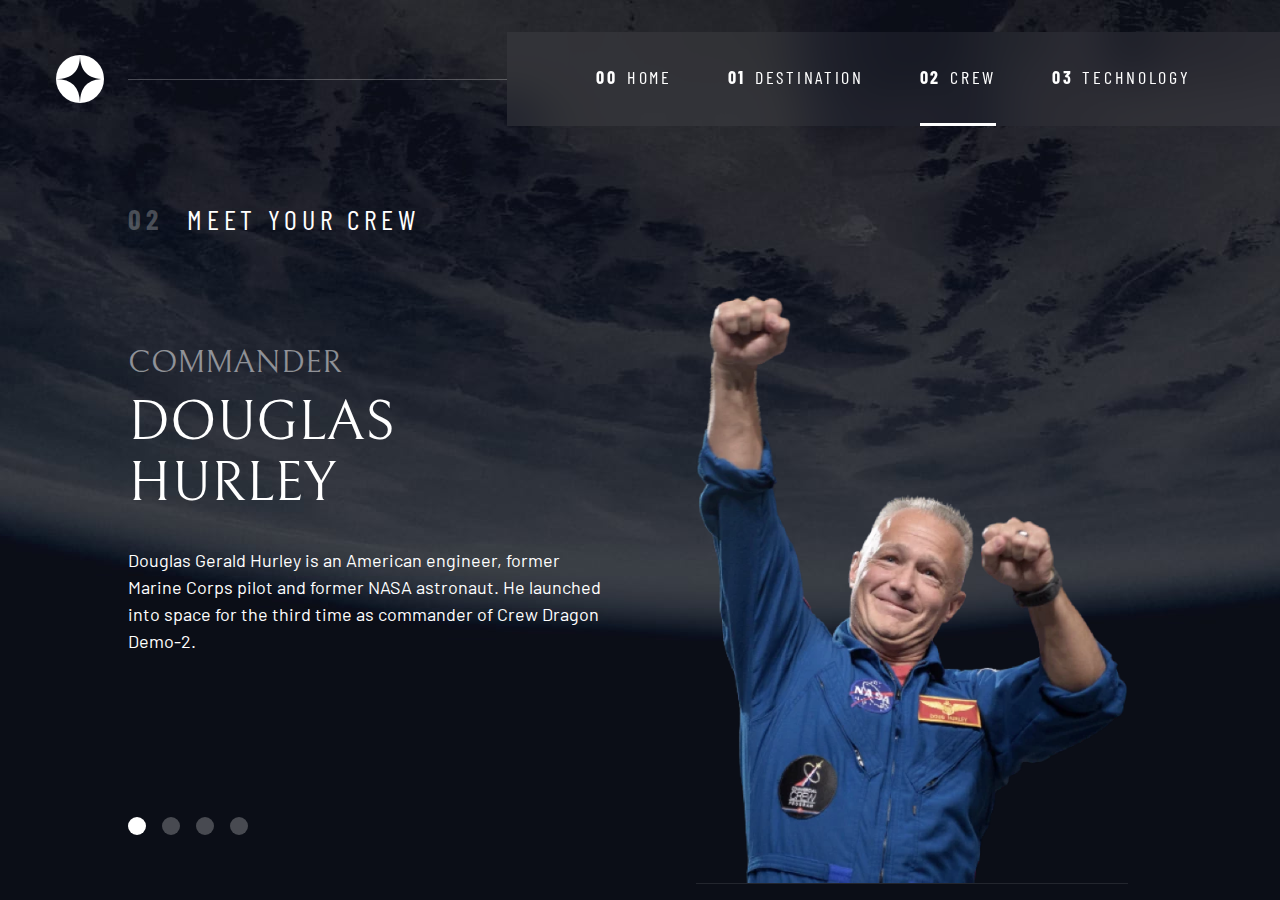
==== commit c6cc271a: "Technology site creating" ====
--- a/crew.html
+++ b/crew.html
@@ -19,9 +19,11 @@
 	<script src="navigation.js" defer></script>
 	<script src="tabs.js" defer></script>
 
+
 </head>
 
 <body class="crew">
+
 	<a class="skip-to-content" href="#main">Skip to content</a>
 	<header class="primary-header flex">
 		<div>
--- a/style.css
+++ b/style.css
@@ -431,7 +431,31 @@
     background-color: hsl( var(--clr-white) / 1); 
 }
 
-
+/* ----------------------------- */
+/* Page specific background      */
+/* ----------------------------- */
+.numbered-indicators > * {
+    display: inline-block;
+    cursor: pointer;
+    width: 5rem;
+    height: 5rem;
+    border-radius: 50%;
+    /* aspect-ratio: 1; */
+    padding: 0.5em;
+    background-color: hsl( var(--clr-dark));
+    color: var(--clr-white);
+    border: 1px solid hsl(var(--clr-white)/.25);
+}
+
+.numbered-indicators > *:hover,
+.numbered-indicators > *:focus { 
+    border-color: hsl( var(--clr-white) / 1);
+}
+
+.numbered-indicators > [aria-selected="true"] {
+    background-color: hsl( var(--clr-white) / 1); 
+    color: hsl( var(--clr-dark) /1);
+}
 /* ----------------------------- */
 /* Page specific background      */
 /* ----------------------------- */
@@ -493,6 +517,24 @@
     }
 } 
 
+/* technology */
+.technology {
+    background-image: url(./assets/technology/background-technology-mobile.jpg);
+}
+
+@media (min-width: 35rem) {
+    .technology {
+        background-position: center center;
+        background-image: url(./assets/technology/background-technology-tablet.jpg);
+    }
+}
+
+@media (min-width: 45rem) {
+    .technology {
+        background-image: url(./assets/technology/background-technology-desktop.jpg);
+    }
+} 
+
 /* ----------------------------- */
 /* Layout                        */
 /* ----------------------------- */
@@ -510,9 +552,7 @@
     max-width: 50ch;
 }
 
-.numbered-title {
-    grid-area: title;
-}
+
 
 /* destination layout */
 
@@ -528,6 +568,7 @@
 .grid-container--destination > picture {
     grid-area: image;
     max-width: 60%;
+    align-self: start;
 }
 
 .grid-container--destination > .tab-list {
@@ -562,7 +603,7 @@
 
 .grid-container--crew > picture {
     grid-area: image;
-    max-width: 60%;
+    max-width: 100%;
     border-bottom: 1px solid hsl( var(--clr-white) / .1);
 }
 
@@ -577,6 +618,8 @@
 .crew-details h2 {
     color: hsl( var(--clr-white) / .5);
 }
+
+/* Technology layout */
 
 @media (min-width: 35em) {
     .numbered-title {
@@ -598,13 +641,12 @@
             'image';
     }
     
-    
 }
 
 @media (min-width: 45em) {
     .grid-container {
         text-align: left;
-        column-gap: var(--container-gap, 2rem);
+        column-gap: var(--container-gap, 4rem);
         grid-template-columns: minmax(1rem, 1fr) repeat(2, minmax(0, 30rem)) minmax(1rem, 1fr);
     }
     
@@ -631,7 +673,8 @@
     }
     
     .grid-container--destination > picture,
-    .grid-container--crew > picture{
+    .grid-container--crew > picture
+    {
         max-width: 90%;
     }
      
@@ -651,8 +694,93 @@
         justify-self: start;
     }
     
+
+
+
     /* .grid-container--crew > picture {
         align-self: end;
     } */
 
+    
+}
+/* ---------- */
+/* technology */
+/* ---------- */
+
+.grid-container-technology {
+    text-align: center;
+    place-items: center;
+    padding-inline: 1rem;
+    padding-bottom: 4rem;
+    
+    grid-template-areas:
+        'title'
+        'image'
+        'tabs'
+        'content';
+}
+
+.grid-container-technology p:not([class]) {
+    max-width: 50ch;
+}
+
+.numbered-title {
+    grid-area: title;
+}
+
+.grid-container-technology > .numbered-indicators {
+    grid-area: tabs;
+}
+
+.grid-container-technology > picture {
+    grid-area: image;
+    max-width: 90%;
+    border-bottom: 1px solid hsl( var(--clr-white) / .1);
+}
+
+.grid-container-technology > .technology-details {
+    grid-area: content;
+}
+
+ @media (min-width: 35em) {
+    .grid-container-technology {
+        /* column-gap: var(--container-gap, 2rem); */
+        /* grid-template-columns: minmax(1rem, 1fr) repeat(2, minmax(0, 30rem)) minmax(1rem, 1fr); */
+        --flow-space: 2rem;
+        /* justify-items: start; */
+        align-content: start;
+        justify-content: center; 
+        text-align: left;
+  }
+}
+
+@media (min-width: 45em) {
+    .grid-container-technology {
+        grid-template-areas:
+            '. title. '
+            '. image .'
+            '. tabs .'
+            '. content .';
+    }
+}
+
+ @media (min-width: 70em) {        
+    .grid-container-technology {
+        --flow-space: 2rem;
+        column-gap: var(--container-gap, 4rem);
+        grid-template-columns: minmax(1rem, 1fr) min-content repeat(2, minmax(0, 30rem)) minmax(1rem, 1fr);
+        grid-template-areas:
+        '. title title title . '
+        '. tabs content image .'
+    ;
+        text-align: left;
+}
+
+    .numbered-indicators {
+        flex-direction: column;
+    }
+  }
+ 
+  .technology-details h2 {
+    font-weight: 300;
 }